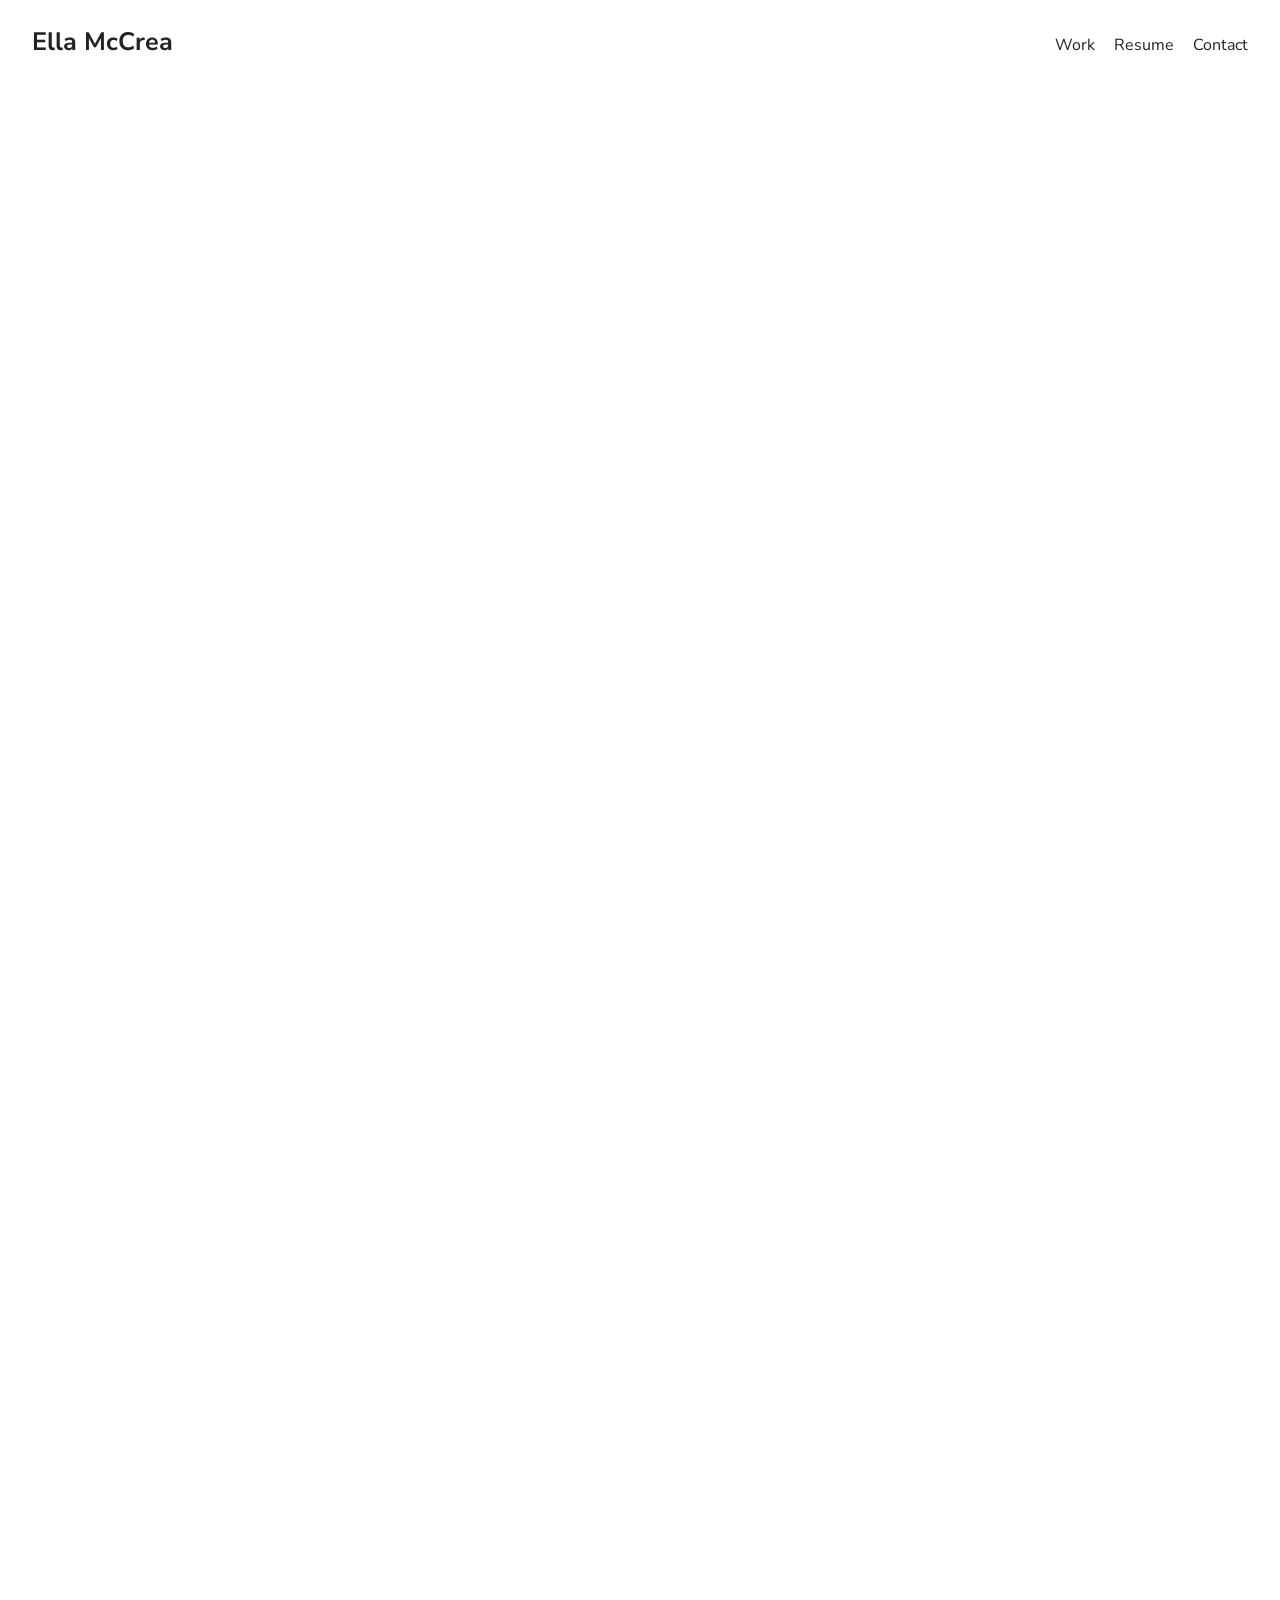
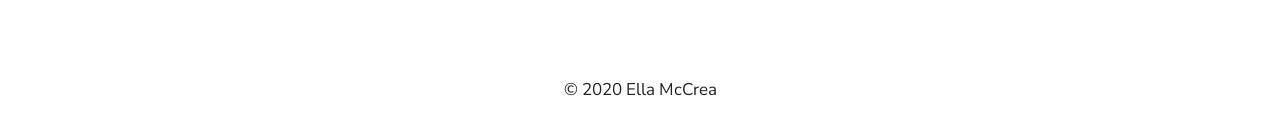
==== index.html @ 506e2f79 "Add files via upload" ====
<!DOCTYPE html>
<html>
    <head>
    	<!-- This is how you create notes that aren't rendered by the browser -->
        <!-- head definitions go here -->
        <!-- there are usually meta tags in here that are used by the search engine -->
        <meta charset="UTF-8">
        <meta name="viewport" content="width=device-width,initial-scale=1">
        <title> Ella McCrea Portfolio</title>
        <link rel="stylesheet" href="">
        <link rel="stylesheet" href="style.css">
        <!-- <link rel="stylesheet" href="framework.css"> -->
        <link href="https://fonts.googleapis.com/css2?family=Nunito+Sans:ital,wght@0,400;0,600;0,800;1,400;1,600&display=swap" rel="stylesheet">
        <!-- ^ external style sheet link -->
    </head>
    <body>
      <section class="containerFluid nav-container">
        <nav class="website-heading">
            <h1 id="website-heading"><a href="#">Ella McCrea</a></h1>
            <ul class="listStyleNone">
                <li><a href="..">Work</a></li>
                <li><a href="images/EllaMcCrea-Resume.pdf" target="_blank">Resume</a></li>
                <li><a href="mailto:lisafrank66@gmail.com?subject=I%20visited%20your%20website">Contact</a></li>
            </ul>
        </nav>
      </section>
      <main class="containerFluid">
        <section class="portfolio-grid-basic row">

          <div class="colXs6">
            <a id="mole-draw" class="grid-item" href="molecularDrawing.html">
              <img class="expand" src="images/MolecularDrawing.jpg" alt="">
            </a>
          </div>
  <!-- Password Grid item --> 
          <div class="colXs6 passwordProtected">
            <div class="security">
              <input id='password' type='text' placeholder="Enter Password..." onkeypress="handleKeyPress(event)"/>
              <script>
                  function validatePass(){
                      if(document.getElementById('password').value == 'Validus'){
                          window.location.href = "Compliance.html"; // Redirect on correct password
                          return false; // Prevent default link behavior
                      }else{
                          alert('incorrect password, contact author');
                          return false; // Stay on the page for incorrect password
                      }
                  }

                  function handleKeyPress(event) {
                    if (event.key === 'Enter') {
                      validatePass(); // Call validatePass function when Enter is pressed
                    }
                  }
              </script>
            </div>
            <a id="compliance" class="gradient-overlay grid-item" href="Compliance.html" onclick="javascript:return validatePass()">
               <img class="expand" src="images/Compliance.png" alt="">
            </a>  
          </div>
    <!-- End Password Grid item --> 
          <div class="colXs6">
            <a id="scheduler" class="grid-item" href="scheduler.html">
              <img class="expand" src="images/Scheduler.jpg" alt="">
            </a>
          </div>
          <div class="colXs6">
            <a id="bafs" class="grid-item" href="BAFS.html">
              <img class="expand" src="images/Bafs.jpg" alt="">
            </a>
          </div>
          <div class="colXs6">
            <a id="audit-analytics" class="grid-item" href="auditAnalytics.html">
              <img class="expand" src="images/AuditAnalytics.jpg" alt="">
            </a>
          </div>
          <div class="colXs6">
            <a id="roam" class="grid-item" href="Ranching.html">
              <img class="expand" src="images/Roam.jpg" alt="">
            </a>
          </div>
          <div class="colXs6">
            <a id="heb" class="grid-item" href="MealKit.html">
              <img class="expand" src="images/HEB.jpg" alt="">
            </a>
          </div>
        </section>
      </main>
      
      <footer class="containerFluid">
        <section class="row">
          <div class="colXs12 text-center"><small class="text-center">&copy; 2020 Ella McCrea</small></div>
        </section>
      </footer>
            
        <!-- the content goes here -->
        <script src=""></script> <!-- java script and other things are usually added either at the end of the webs page like this or they are added in at the top with the link elements -->
    </body>
</html>
---- style.css ----
/*
Project: Ella McCrea Portfolio Website;
Description: Standard reset, framework, and global site styles;
Author: Ella McCrea & Paul Capetola;
Version: 7.13.2020;

 * This Cascading Style Sheet contains elements of Twitter Bootstrapv3.1.1 (http://getbootstrap.com)
 * Copyright 2011-2016 Twitter, Inc.
 * Licensed under MIT (https://github.com/twbs/bootstrap/blob/master/LICENSE)
 */
/* ================================================================================================== */

/*--------------------------------------------------------------
>>> TABLE OF CONTENTS:
----------------------------------------------------------------
#1.0.0 - Reset
#2.0.0 - Framework Elements
  #2.1.0 - XS Columns
    #2.1.1 - Structure
    #2.1.2 - Push & Pull
    #2.1.3 - Offsets
    #2.1.4 - Resets
  #2.2.0 - SM Columns
    #2.2.1 - Structure
    #2.2.2 - Push & Pull
    #2.2.3 - Offsets
    #2.2.4 - Resets
  #2.3.0 - MD Columns
    #2.3.1 - Structure
    #2.3.2 - Push & Pull
    #2.3.3 - Offsets
    #2.3.4 - Resets
  #2.4.0 - LG Columns
    #2.4.1 - Structure
    #2.4.2 - Push & Pull
    #2.4.3 - Offsets
    #2.4.4 - Resets
  #2.5.0 - Flex-Row
#3.0.0 - Visibility
#4.0.0 - Alignments & Clearings
#5.0.0 - Typography
  #5.1.0 - Fonts
    #5.1.1 - Raleway
    #5.1.2 - Lato
  #5.2.0 - Typographic Styles
#6.0.0 - Navigation
  #6.1.0 - Basic Navigation Styles
  #6.2.0 - Sticky Navigation Styles
#7.0.0 - Global Elements
  #7.1.0 - Link Styles
  #7.2.0 - List Styles
#8.0.0- Main Portfolio Grid
#9.0.0 Global Portfolio Subpages
#10.0 .0- Footer
#11.0.0 - Global Mobile Responsive

--------------------------------------------------------------*/

/*--------------------------------------------------------------
#1.0.0 - Reset
--------------------------------------------------------------*/
html, body, div, span, applet, object, iframe,
h1, h2, h3, h4, h5, h6, p, blockquote, pre,
a, abbr, acronym, address, big, cite, code,
del, dfn, em, font, ins, kbd, q, s, samp,
small, strike, strong, sub, sup, tt, var,
dl, dt, dd, ol, ul, li,
fieldset, form, label, legend,
table, caption, tbody, tfoot, thead, tr, th, td {
  border: 0;
  font-family: inherit;
  font-size: 100%;
  font-style: inherit;
  font-weight: inherit;
  margin: 0;
  outline: 0;
  padding: 0;
  vertical-align: baseline;
}

html {
  font-size: 62.5%; /* Corrects text resizing oddly in IE6/7 when body font-size is set using em units http://clagnut.com/blog/348/#c790 */
  font-size: 10px; /* Corrects text resizing oddly when browsers zoom text only */
  height: 100%;
  overflow-y: scroll; /* Keeps page centered in all browsers regardless of content height */
  -webkit-text-size-adjust: 100%; /* Prevents iOS text size adjust after orientation change, without disabling user zoom */
  -ms-text-size-adjust:     100%; /* www.456bereastreet.com/archive/201012/controlling_text_size_in_safari_for_ios_without_disabling_user_zoom/ */
}

*,
*:before,
*:after { /* apply a natural box layout model to all elements; see http://www.paulirish.com/2012/box-sizing-border-box-ftw/ */
  -webkit-box-sizing: border-box; /* Not needed for modern webkit but still used by Blackberry Browser 7.0; see http://caniuse.com/#search=box-sizing */
  -moz-box-sizing:    border-box; /* Still needed for Firefox 28; see http://caniuse.com/#search=box-sizing */
  box-sizing:         border-box;
}

body {
  position: relative;
  background: #fff; /* Fallback for when there is no custom background color defined. */
  min-height: 100%;
  overflow-x: hidden;
}

body::before, body::after { content: ''; display: table; }
body::after { clear: both; }

article,
aside,
details,
figcaption,
figure,
footer,
header,
main,
nav,
section {
  display: block;
}

ol,
ul {
  list-style: none;
}

table { /* tables still need 'cellspacing="0"' in the markup */
  border-collapse: separate;
  border-spacing: 0;
}

caption,
th,
td {
  font-weight: normal;
  text-align: left;
}
blockquote:before, q:before { content: "\201C"; }
blockquote:after, q:after { content: "\201D"; }

blockquote, q {
  quotes: '“' 'ˮ' '‘' '’';
}

a:focus {
  outline: thin dotted;
}

a:hover,
a:active {
  outline: 0;
}

a img {
  border: 0;
}

div#primary.content-area { overflow: hidden; }

/*--------------------------------------------------------------
#2.0.0 Framework Elements
--------------------------------------------------------------*/
.container {
  margin-right: auto;
  margin-left: auto;
  padding-left: 15px;
  padding-right: 15px;
}

.containerFluid {
  margin-right: auto;
  margin-left: auto;
}

.container:before,
.container:after,
.containerFluid:before,
.containerFluid:after,
.row:before,
.row:after {
  content: " ";
  display: table;
}
.container:after,
.containerFluid:after,
.row:after {
  clear: both;
}

.row {
  margin-left: -15px;
  margin-right: -15px;
}
.containerFluid > .row {
  margin-left: 0;
  margin-right: 0;
}

.colXs1, .colSm1, .colMd1, .colLg1, .colXs2, .colSm2, .colMd2, .colLg2, .colXs3, .colSm3, .colMd3, .colLg3, .colXs4, .colSm4, .colMd4, .colLg4, .colXs5, .colSm5, .colMd5, .colLg5, .colXs6, .colSm6, .colMd6, .colLg6, .colXs7, .colSm7, .colMd7, .colLg7, .colXs8, .colSm8, .colMd8, .colLg8, .colXs9, .colSm9, .colMd9, .colLg9, .colXs10, .colSm10, .colMd10, .colLg10, .colXs11, .colSm11, .colMd11, .colLg11, .colXs12, .colSm12, .colMd12, .colLg12 {
  position: relative;
  min-height: 1px;
  padding-left: 15px;
  padding-right: 15px;
}

.breakout {
  position: relative;
  display: block;
  width: 100vw;
  margin-left: 0; /* Look into doing this with .js depending on browser support. */
}

.flex {
  display: -webkit-box; 
  display: -moz-box; 
  display: -ms-flexbox; 
  display: -webkit-flex; 
  display: flex;
}
.flex.wrap {
  -webkit-box-lines: multiple;
     -moz-box-lines: multiple;
      -ms-flex-wrap: wrap;
  -webkit-flex-wrap: wrap;
          flex-wrap: wrap;
}

.hide { display: none !important; }
.show { display: block !important; }

.invisible { visibility: hidden; }

.textHide {
  font: 0/0 a;
  color: transparent;
  text-shadow: none;
  background-color: transparent;
  border: 0;
}

.hidden {
  display: none !important;
  visibility: hidden !important;
}

@-ms-viewport {
  width: device-width;
}

/* #2.1.0 XS Columns ******************************************
--------------------------------------------------------------*/
[class^="col"] {
  width: 100%;
}
@media screen and (min-width: 481px) {

/* #2.1.1 - Structure */
.colXs1, .colXs2, .colXs3, .colXs4, .colXs5, .colXs6, .colXs7, .colXs8, .colXs9, .colXs10, .colXs11, .colXs12 {
  float: left;
}

.colXs12 { width: 100%; }
.colXs11 { width: 91.66666667%; }
.colXs10 { width: 83.33333333%; }
.colXs9 { width: 75%; }
.colXs8 { width: 66.66666667%; }
.colXs7 { width: 58.33333333%; }
.colXs6 { width: 50%; }
.colXs5 { width: 41.66666667%; }
.colXs4 { width: 33.33333333%; }
.colXs3 { width: 25%; }
.colXs2 { width: 16.66666667%; }
.colXs1 { width: 8.33333333%; }

/* #2.1.2 Push & Pull */
.colXsPull12 { right: 100%; }
.colXsPull11 { right: 91.66666667%; }
.colXsPull10 { right: 83.33333333%; }
.colXsPull9 { right: 75%; }
.colXsPull8 { right: 66.66666667%; }
.colXsPull7 { right: 58.33333333%; }
.colXsPull6 {  right: 50%; }
.colXsPull5 { right: 41.66666667%; }
.colXsPull4 { right: 33.33333333%; }
.colXsPull3 { right: 25%; }
.colXsPull2 { right: 16.66666667%; }
.colXsPull1 { right: 8.33333333%; }
.colXsPullHalf { right: 4.16666667%; }
.colXsPull0 { right: 0%; }

.colXsPush12 { left: 100%; }
.colXsPush11 { left: 91.66666667%; }
.colXsPush10 { left: 83.33333333%; }
.colXsPush9 { left: 75%; }
.colXsPush8 { left: 66.66666667%; }
.colXsPush7 { left: 58.33333333%; }
.colXsPush6 { left: 50%; }
.colXsPush5 { left: 41.66666667%; }
.colXsPush4 { left: 33.33333333%; }
.colXsPush3 { left: 25%; }
.colXsPush2 { left: 16.66666667%; }
.colXsPush1 { left: 8.33333333%; }
.colXsPushHalf { left: 4.16666667%; }
.colXsPush0 { left: 0%; }

/* #2.1.3 Offsets */
.colXsOffset12 { margin-left: 100%; }
.colXsOffset11 { margin-left: 91.66666667%; }
.colXsOffset10 { margin-left: 83.33333333%; }
.colXsOffset9 { margin-left: 75%; }
.colXsOffset8 { margin-left: 66.66666667%; }
.colXsOffset7 { margin-left: 58.33333333%; }
.colXsOffset6 { margin-left: 50%; }
.colXsOffset5 { margin-left: 41.66666667%; }
.colXsOffset4 { margin-left: 33.33333333%; }
.colXsOffset3 { margin-left: 25%; }
.colXsOffset2 { margin-left: 16.66666667%; }
.colXsOffset1 { margin-left: 8.33333333%; }
.colXsOffsetHalf { margin-left: 4.16666667%; }
.colXsOffset0 { margin-left: 0%; }

/* #2.1.4 Resets */
.colXsReset12 { margin-left: -100%; }
.colXsReset11 { margin-left: -91.66666667%; }
.colXsReset10 { margin-left: -83.33333333%; }
.colXsReset9 { margin-left: -75%; }
.colXsReset8 { margin-left: -66.66666667%; }
.colXsReset7 { margin-left: -58.33333333%; }
.colXsReset6 { margin-left: -50%; }
.colXsReset5 { margin-left: -41.66666667%; }
.colXsReset4 { margin-left: -33.33333333%; }
.colXsReset3 { margin-left: -25%; }
.colXsReset2 { margin-left: -16.66666667%; }
.colXsReset1 { margin-left: -8.33333333%; }
.colXsResetHalf { margin-left: -4.16666667%; }
.colXsReset0 { margin-left: -0%; }

}

/* #2.2.0 SM Columns *******************************************
--------------------------------------------------------------*/
@media (min-width: 768px) {

/* #2.2.1 Structure */
  .container {
    width: 750px;
  }

  .breakout {
    margin-left: calc((100vw - 750px) / -2);
  }

  .colSm1, .colSm2, .colSm3, .colSm4, .colSm5, .colSm6, .colSm7, .colSm8, .colSm9, .colSm10, .colSm11, .colSm12 {
    float: left;
  }

  .colSm12 { width: 100%; }
  .colSm11 { width: 91.66666667%; }
  .colSm10 { width: 83.33333333%; }
  .colSm9 { width: 75%; }
  .colSm8 { width: 66.66666667%; }
  .colSm7 { width: 58.33333333%; }
  .colSm6 { width: 50%; }
  .colSm5 { width: 41.66666667%; }
  .colSm4 { width: 33.33333333%; }
  .colSm3 { width: 25%; }
  .colSm2 { width: 16.66666667%; }
  .colSm1 { width: 8.33333333%; }

/* #2.2.2 Push & Pull */
  .colSmPull12 { right: 100%; }
  .colSmPull11 { right: 91.66666667%; }
  .colSmPull10 { right: 83.33333333%; }
  .colSmPull9 { right: 75%; }
  .colSmPull8 { right: 66.66666667%; }
  .colSmPull7 { right: 58.33333333%; }
  .colSmPull6 { right: 50%; }
  .colSmPull5 { right: 41.66666667%; }
  .colSmPull4 { right: 33.33333333%; }
  .colSmPull3 { right: 25%; }
  .colSmPull2 { right: 16.66666667%; }
  .colSmPull1 { right: 8.33333333%; }
  .colSmPullHalf { right: 4.16666667%; }
  .colSmPull0 { right: 0%; }

  .colSmPush12 { left: 100%; }
  .colSmPush11 { left: 91.66666667%; }
  .colSmPush10 { left: 83.33333333%; }
  .colSmPush9 { left: 75%; }
  .colSmPush8 { left: 66.66666667%; }
  .colSmPush7 { left: 58.33333333%; }
  .colSmPush6 { left: 50%; }
  .colSmPush5 { left: 41.66666667%; }
  .colSmPush4 { left: 33.33333333%; }
  .colSmPush3 { left: 25%; }
  .colSmPush2 { left: 16.66666667%; }
  .colSmPush1 { left: 8.33333333%; }
  .colSmPushHalf { left: 4.16666667%; }
  .colSmPush0 { left: 0%; }

/* #2.2.3 Offsets */
  .colSmOffset12 { margin-left: 100%; }
  .colSmOffset11 { margin-left: 91.66666667%; }
  .colSmOffset10 { margin-left: 83.33333333%; }
  .colSmOffset9 { margin-left: 75%; }
  .colSmOffset8 { margin-left: 66.66666667%; }
  .colSmOffset7 { margin-left: 58.33333333%; }
  .colSmOffset6 { margin-left: 50%; }
  .colSmOffset5 { margin-left: 41.66666667%; }
  .colSmOffset4 { margin-left: 33.33333333%; }
  .colSmOffset3 { margin-left: 25%; }
  .colSmOffset2 { margin-left: 16.66666667%; }
  .colSmOffset1 { margin-left: 8.33333333%; }
  .colSmOffsetHalf { margin-left: 4.16666667%; }
  .colSmOffset0 { margin-left: 0%; }

/* #2.2.4 Resets */
  [class*="colSmReset"]:not(.colSMReset0) { margin-top: 1.48em; }

  .colSmReset12 { margin-left: -100%; }
  .colSmReset11 { margin-left: -91.66666667%; }
  .colSmReset10 { margin-left: -83.33333333%; }
  .colSmReset9 { margin-left: -75%; }
  .colSmReset8 { margin-left: -66.66666667%; }
  .colSmReset7 { margin-left: -58.33333333%; }
  .colSmReset6 { margin-left: -50%; }
  .colSmReset5 { margin-left: -41.66666667%; }
  .colSmReset4 { margin-left: -33.33333333%; }
  .colSmReset3 { margin-left: -25%; }
  .colSmReset2 { margin-left: -16.66666667%; }
  .colSmReset1 { margin-left: -8.33333333%; }
  .colSmResetHalf { margin-left: -4.16666667%; }
  .colSmReset0 { margin-left: -0%; }
}

/* #2.3.0 MD Columns ******************************************
--------------------------------------------------------------*/
@media (min-width: 992px) {

/* #2.3.1 Structure */
  .container {
    width: 970px;
  }

  .breakout {
    margin-left: calc((100vw - 970px) / -2);
  }

  .colMd1, .colMd2, .colMd3, .colMd4, .colMd5, .colMd6, .colMd7, .colMd8, .colMd9, .colMd10, .colMd11, .colMd12 {
    float: left;
  }

  .colMd12 { width: 100%; }
  .colMd11 { width: 91.66666667%; }
  .colMd10 { width: 83.33333333%; }
  .colMd9 { width: 75%; }
  .colMd8 { width: 66.66666667%; }
  .colMd7 { width: 58.33333333%; }
  .colMd6 { width: 50%; }
  .colMd5 { width: 41.66666667%; }
  .colMd4 { width: 33.33333333%; }
  .colMd3 { width: 25%; }
  .colMd2 { width: 16.66666667%; }
  .colMd1 { width: 8.33333333%; }

/* #2.3.2 Push & Pull */
  .colMdPull12 { right: 100%; }
  .colMdPull11 { right: 91.66666667%; }
  .colMdPull10 { right: 83.33333333%; }
  .colMdPull9 { right: 75%; }
  .colMdPull8 { right: 66.66666667%; }
  .colMdPull7 { right: 58.33333333%; }
  .colMdPull6 { right: 50%; }
  .colMdPull5 { right: 41.66666667%; }
  .colMdPull4 { right: 33.33333333%; }
  .colMdPull3 { right: 25%; }
  .colMdPull2 { right: 16.66666667%; }
  .colMdPull1 { right: 8.33333333%; }
  .colMdPullHalf { right: 4.16666667%; }
  .colMdPull0 { right: 0%; }

  .colMdPush12 { left: 100%; }
  .colMdPush11 { left: 91.66666667%; }
  .colMdPush10 { left: 83.33333333%; }
  .colMdPush9 { left: 75%; }
  .colMdPush8 { left: 66.66666667%; }
  .colMdPush7 { left: 58.33333333%; }
  .colMdPush6 { left: 50%; }
  .colMdPush5 { left: 41.66666667%; }
  .colMdPush4 { left: 33.33333333%; }
  .colMdPush3 { left: 25%; }
  .colMdPush2 { left: 16.66666667%; }
  .colMdPush1 { left: 8.33333333%; }
  .colMdPushHalf { left: 4.16666667%; }
  .colMdPush0 { left: 0%; }

/* #2.3.3 Offsets */
  .colMdOffset12 { margin-left: 100%; }
  .colMdOffset11 { margin-left: 91.66666667%; }
  .colMdOffset10 { margin-left: 83.33333333%; }
  .colMdOffset9 { margin-left: 75%; }
  .colMdOffset8 { margin-left: 66.66666667%; }
  .colMdOffset7 { margin-left: 58.33333333%; }
  .colMdOffset6 { margin-left: 50%; }
  .colMdOffset5 { margin-left: 41.66666667%; }
  .colMdOffset4 { margin-left: 33.33333333%; }
  .colMdOffset3 { margin-left: 25%; }
  .colMdOffset2 { margin-left: 16.66666667%; }
  .colMdOffset1 { margin-left: 8.33333333%; }
  .colMdOffsetHalf { margin-left: 4.16666667%; }
  .colMdOffset0 { margin-left: 0%; }

/* #2.3.4 Resets */
  [class*="colMdReset"]:not(.colMdReset0) { margin-top: 1.48em; }

  .colMdReset12 { margin-left: -100%; }
  .colMdReset11 { margin-left: -91.66666667%; }
  .colMdReset10 { margin-left: -83.33333333%; }
  .colMdReset9 { margin-left: -75%; }
  .colMdReset8 { margin-left: -66.66666667%; }
  .colMdReset7 { margin-left: -58.33333333%; }
  .colMdReset6 { margin-left: -50%; }
  .colMdReset5 { margin-left: -41.66666667%; }
  .colMdReset4 { margin-left: -33.33333333%; }
  .colMdReset3 { margin-left: -25%; }
  .colMdReset2 { margin-left: -16.66666667%; }
  .colMdReset1 { margin-left: -8.33333333%; }
  .colMdResetHalf { margin-left: -4.16666667%; }
  .colMdReset0 { margin-left: -0%; }
}

/* #2.4.0 LG Columns ******************************************
--------------------------------------------------------------*/
@media (min-width: 1200px) {

/* #2.4.1 Structure */
  .container {
    width: 1020px;
  }

  .breakout {
    margin-left: calc((100vw - 1170px) / -2);
  }

  .colLg1, .colLg2, .colLg3, .colLg4, .colLg5, .colLg6, .colLg7, .colLg8, .colLg9, .colLg10, .colLg11, .colLg12 {
    float: left;
  }
  
  .colLg12 { width: 100%; }
  .colLg11 { width: 91.66666667%; }
  .colLg10 { width: 83.33333333%; }
  .colLg9 { width: 75%; }
  .colLg8 { width: 66.66666667%; }
  .colLg7 { width: 58.33333333%; }
  .colLg6 { width: 50%; }
  .colLg5 { width: 41.66666667%; }
  .colLg4 { width: 33.33333333%; }
  .colLg3 { width: 25%; }
  .colLg2 { width: 16.66666667%; }
  .colLg1 { width: 8.33333333%; }

/* #2.4.2 Push & Pull */  
  .colLgPull12 { right: 100%; }
  .colLgPull11 { right: 91.66666667%; }
  .colLgPull10 { right: 83.33333333%; }
  .colLgPull9 { right: 75%; }
  .colLgPull8 { right: 66.66666667%; }
  .colLgPull7 { right: 58.33333333%; }
  .colLgPull6 { right: 50%; }
  .colLgPull5 { right: 41.66666667%; }
  .colLgPull4 { right: 33.33333333%; }
  .colLgPull3 { right: 25%; }
  .colLgPull2 { right: 16.66666667%; }
  .colLgPull1 { right: 8.33333333%; }
  .colLgPullHalf { right: 4.16666667%; }
  .colLgPull0 { right: 0%; }
  
  .colLgPush12 { left: 100%; }
  .colLgPush11 { left: 91.66666667%; }
  .colLgPush10 { left: 83.33333333%; }
  .colLgPush9 { left: 75%; }
  .colLgPush8 { left: 66.66666667%; }
  .colLgPush7 { left: 58.33333333%; }
  .colLgPush6 { left: 50%; }
  .colLgPush5 { left: 41.66666667%; }
  .colLgPush4 { left: 33.33333333%; }
  .colLgPush3 { left: 25%; }
  .colLgPush2 { left: 16.66666667%; }
  .colLgPush1 { left: 8.33333333%; }
  .colLgPushHalf { left: 4.16666667%; }
  .colLgPush0 { left: 0%; }

/* #2.4.3 Offsets */  
  .colLgOffset12 { margin-left: 100%; }
  .colLgOffset11 { margin-left: 91.66666667%; }
  .colLgOffset10 { margin-left: 83.33333333%; }
  .colLgOffset9 { margin-left: 75%; }
  .colLgOffset8 { margin-left: 66.66666667%; }
  .colLgOffset7 { margin-left: 58.33333333%; }
  .colLgOffset6 { margin-left: 50%; }
  .colLgOffset5 { margin-left: 41.66666667%; }
  .colLgOffset4 { margin-left: 33.33333333%; }
  .colLgOffset3 { margin-left: 25%; }
  .colLgOffset2 { margin-left: 16.66666667%; }
  .colLgOffset1 { margin-left: 8.33333333%; }
  .colLgOffsetHalf { margin-left: 4.16666667%; }
  .colLgOffset0 { margin-left: 0%; }

/* #2.4.4 Resets */  
  [class*="colLgReset"]:not(.colLgReset0) { margin-top: 1.48em; }

  .colLgReset12 { margin-left: -100%; }
  .colLgReset11 { margin-left: -91.66666667%; }
  .colLgReset10 { margin-left: -83.33333333%; }
  .colLgReset9 { margin-left: -75%; }
  .colLgReset8 { margin-left: -66.66666667%; }
  .colLgReset7 { margin-left: -58.33333333%; }
  .colLgReset6 { margin-left: -50%; }
  .colLgReset5 { margin-left: -41.66666667%; }
  .colLgReset4 { margin-left: -33.33333333%; }
  .colLgReset3 { margin-left: -25%; }
  .colLgReset2 { margin-left: -16.66666667%; }
  .colLgReset1 { margin-left: -8.33333333%; }
  .colSmResetHalf { margin-left: -4.16666667%; }
  .colLgReset0 { margin-left: -0%; }
}

/* #2.5.0 Flex Row *********************************************
--------------------------------------------------------------*/
.flexRow {
  width: 100%;

  display: -webkit-box; 
  display: -moz-box; 
  display: -ms-flexbox; 
  display: -webkit-flex; 
  display: flex; 

  -webkit-box-lines: multiple; 
     -moz-box-lines: multiple; 
      -ms-flex-wrap: wrap; 
  -webkit-flex-wrap: wrap; 
          flex-wrap: wrap; 
}

.row.flexRow {
  width: auto
}


/*--------------------------------------------------------------
#3.0.0 Visibility
--------------------------------------------------------------*/
.screenReader {
  position: absolute !important;
  left: -10000px !important;
  top: auto !important;
  width: 1px !important;
  height: 1px !important;
  overflow: hidden !important;
}

.hide { display: none !important; }
.show { display: block !important; }
.invisible { visibility: hidden; }

.textHide {
  font: 0/0 a;
  color: transparent;
  text-shadow: none;
  background-color: transparent;
  border: 0;
}

.hidden {
  display: none !important;
  visibility: hidden !important;
}

.visibleMobile, 
.visibleXs,
.visibleSm,
.visibleMd,
.visibleLg {
  display: none !important;
}

@media (max-width: 399px) {
  .visibleMobile { display: block !important; }
  table.visibleMobile { display: table; }
  tr.visibleMobile { display: table-row !important; }
  th.visibleMobile,
  td.visibleMobile { display: table-cell !important; }
}

@media (max-width: 767px) {
  .visibleXs { display: block !important; }
  table.visibleXs { display: table; }
  tr.visibleXs { display: table-row !important; }
  th.visibleXs,
  td.visibleXs { display: table-cell !important; }
}

@media (min-width: 768px) and (max-width: 991px) {
  .visibleSm { display: block !important; }
  table.visibleSm { display: table; }
  tr.visibleSm { display: table-row !important; }
  th.visibleSm,
  td.visibleSm { display: table-cell !important; }
}

@media (min-width: 992px) and (max-width: 1199px) {
  .visibleMd { display: block !important; }
  table.visibleMd { display: table; }
  tr.visibleMd { display: table-row !important; }
  th.visibleMd,
  td.visibleMd { display: table-cell !important; }
}

@media (min-width: 1200px) {
  .visibleLg { display: block !important; }
  table.visibleLg { display: table; }
  tr.visibleLg { display: table-row !important; }
  th.visibleLg,
  td.visibleLg { display: table-cell !important; }
}

@media (max-width: 399px) {
  .hiddenMobile { display: none !important; }
}

@media (max-width: 767px) {
  .hiddenXs { display: none !important; }
}

@media (min-width: 768px) and (max-width: 991px) {
  .hiddenSm { display: none !important; }
}

@media (min-width: 992px) and (max-width: 1199px) {
  .hiddenMd { display: none !important; }
}

@media (min-width: 1200px) {
  .hiddenLg { display: none !important; }
}

/*--------------------------------------------------------------
#4.0.0 Alignments & Clearings
--------------------------------------------------------------*/
.affix { position: fixed; }

.alignLeft { display: inline; float: left; }
.alignLeft::after { content: ""; display: table; clear: both; }
.pullLeft { float: left !important; }

.alignRight { display: inline; float: right; }
.alignRight::after { content: ""; display: table; clear: both; }
.pullRight { float: right !important; }

.alignCenter { clear: both; display: block; margin: 0 auto; }
.alignCenter::after { content: ""; display: table; clear: both; }

.textLeft { text-align: left; }

.textRight { text-align: right; }

.textCenter { text-align: center; }

.inlineBlock { display: inline-block; }
.centerBlock { display: block; margin-left: auto; margin-right: auto; }
.block { display: block; }

.displayNone { display: none; }

.pullLeft::before, .pullLeft::after, 
.pullRight::before, .pullRight::after, 
.clear::before, .clear::after { content: ''; display: table; }

.pullLeft::after, 
.pullRight::after, 
.clear::after { clear: both; }


/*--------------------------------------------------------------
#5.0.0 - Typography
--------------------------------------------------------------*/
html {
  font-family: 'Nunito Sans', 'Avenir Next', Helvetica, Arial, Verdana, sans-serif;
  /*src: url("http://www.yoursite.com/fonts/Avenir_Next.otf");  File to be stored at your site */
    font-weight: normal;
  font-style: normal;
}

/* #5.1.0 Fonts ************************************************
--------------------------------------------------------------*/
/* #5.1.1 Raleway (Google Font) */
@font-face {
    font-family: '';
    src: url('../fonts/-webfont.eot');
    src: url('../fonts/-webfont.eot?#iefix') format('embedded-opentype'),
         url('../fonts/-webfont.woff') format('woff'),
         url('../fonts/-webfont.ttf') format('truetype'),
         url('../fonts/-webfont.svg#ralewayextrabold') format('svg');
    font-weight: normal;
    font-style: normal;
}

/* #5.2.0 Typographic Styles ***********************************
--------------------------------------------------------------*/
body {
  color: #222;
  font: 10px 'Nunito Sans', 'Avenir Next', Helvetica, Arial, Verdana, sans-serif;
  line-height: 1.48;
}

h1, h2, h3, h4, h5, h6 {
  font: 64px/1.48 'Nunito Sans', 'Avenir Next', Helvetica, Arial, Verdana, sans-serif;
  font-weight: bold;
}
h2 { 
  font-size: 36px; 
  font-weight: bold; 
  line-height: 52px; 
  padding-bottom: 15px;
}
h3, h4 { 
  font-size: 26px; 
  font-weight: bold; 
  line-height: 36px;
  padding-bottom: 1em; 
}

h4 {
  color: #000;
  font-size: 16px;
  font-weight: bold;
  line-height: 20px;
}

section,
dl, dd, 
ol, ul, 
p {
  font-size: 17px;
  line-height: 28px;
  margin-bottom: 1em;
}

/* Type on smaller screens  */ 
@media (max-width: 767px) {
    section,
    dl, dd, 
    ol, ul, 
    p {
      font-size: 15px;
      line-height: 1.6em;
    }

    .text-center-Sm {
      text-align: center;
    }
    .mb-48-Sm {
      margin-bottom: 48px !important;
    }
}

@media (max-width:  992px) {
  .text-center-Md {
      text-align: center;
    }
}


p.lg { 
  font-family: 'Nunito Sans', 'Avenir Next Demibold', Helvetica, Arial, Verdana, sans-serif; 
  font-weight: 600;
  font-size: 20px; 
  line-height: 30px; 
}

button, 
input, 
select, 
textarea {
  font-size: 18px;
  line-height: 29px;
}

b, 
strong {
  font-family: 'Nunito Sans', 'Avenir Next Demibold', Helvetica, Arial, Verdana, sans-serif;
  font-weight: 800; 
}

 
em, 
i {
  font-style: italic;
  font-size: 105%;
}


.text-center {
  text-align: center;
}


/*--------------------------------------------------------------
#6.0.0 Navigation
--------------------------------------------------------------*/
section.nav-container {
  margin-bottom: 8px;
}
nav {
  margin: 24px 15px 18px;

  display: -webkit-box; 
  display: -moz-box; 
  display: -ms-flexbox; 
  display: -webkit-flex; 
  display: flex;

    -webkit-box-align: baseline; 
       -moz-box-align: baseline; 
       -ms-flex-align: baseline; 
  -webkit-align-items: baseline; 
          align-items: baseline; 

         -webkit-box-pack: justify; 
            -moz-box-pack: justify; 
            -ms-flex-pack: justify; 
  -webkit-justify-content: space-between; 
          justify-content: space-between; 
}

@media screen and (min-width: 481px) {
  nav {
    margin: 24px 32px 18px;
  }
}

nav h1 {
  font-size: 24px;
}
nav h1, 
nav ul, nav li { 
  display: inline-block; 
  margin-bottom: 0;
}
nav li a{ 
  font-size: 16px; 
    display: inline-block;
    margin-left: 15px;
    color: #222;
    text-decoration: none;
}

nav ul { float:right; }

nav.website-heading a {
    background: linear-gradient(to left, rgba(255,255,255,0) 50%, #222 50%) 100% 98% / 220% 1px no-repeat;
    cursor: pointer !important;
    text-decoration: none;
    transition: all .25s ease-in-out;
}
nav.website-heading a:hover, nav.website-heading a:focus,
nav.website-heading a.pageLink {
    background-position: 0 98%;
    color: #000;
    outline: none;
    transition: all .25s ease-in-out;
}

@media screen and (max-width: 399px) {
  nav.website-heading {
    -webkit-box-lines: multiple; 
       -moz-box-lines: multiple; 
        -ms-flex-wrap: wrap; 
    -webkit-flex-wrap: wrap; 
            flex-wrap: wrap; 
  }
  nav.website-heading h1, 
  nav.website-heading ul {
    text-align: center;
    width: 100%;
  }
  nav.website-heading ul {
    margin-top: 18px;
  }
}

/* #6.1.0 Basic Navigation Styles ******************************
--------------------------------------------------------------
nav {
  display: block;
  width: 100%;
  padding: 25px;
  background: rgba(255, 255, 255, 0.9);
  z-index: 1;
  text-align: center;
}

.mainNav, .mainNav .listStyleNone {
  margin: 0 auto;
}

.mainNav li { 
  position: relative; 
  padding: 1em .5em .5em .5em;
  margin: 0 2.5em;
}

nav .mainNav a::after {
  height: 2px;
  background: #AEA199;
}
nav .mainNav a:hover::after, 
nav .mainNav a:focus::after {
  -webkit-transform: translateY(-7px);
     -moz-transform: translateY(-7px);
      -ms-transform: translateY(-7px);
       -o-transform: translateY(-7px);
          transform: translateY(-7px);
}

nav .mainNav .active a:hover::after, 
nav .mainNav.scrollNav .active a:hover::after, 
nav .mainNav .active a:focus::after,
nav .mainNav.scrollNav .active a:focus::after {
  -webkit-transform: none;
     -moz-transform: none;
      -ms-transform: none;
       -o-transform: none;
          transform: none;
}

nav li a, 
nav li a:visited {
  font: normal 3rem "RalewayBody";
  text-decoration: none;
  text-transform: uppercase;
  color: black;
  line-height: .75em;

  -webkit-transition: font-size .75s ease-in-out;
     -moz-transition: font-size .75s ease-in-out;
       -o-transition: font-size .75s ease-in-out;
          transition: font-size .75s ease-in-out;
}

nav li.active a {
  font-family: "RalewayTitle";

  -webkit-transition: color .5s ease-in-out, font-size .75s ease-in-out;
     -moz-transition: color .5s ease-in-out, font-size .75s ease-in-out;
       -o-transition: color .5s ease-in-out, font-size .75s ease-in-out;
          transition: color .5s ease-in-out, font-size .75s ease-in-out;
}

nav li a:hover, nav li a:focus, 
nav li a:visited:hover, nav li a:visited:focus {
  color: #440099;
  outline: none;

  -webkit-transition: color .5s ease-in-out;
     -moz-transition: color .5s ease-in-out;
       -o-transition: color .5s ease-in-out;
          transition: color .5s ease-in-out;
}

nav .mainNav li.active a::after {
  opacity: 1;
  background: #FF5800;
  top: auto;
  bottom: 0;
}

/* #6.2.0 Sticky Navigation Styles *****************************
--------------------------------------------------------------
nav .scrollNav, nav .navbarBrand { 
  position: fixed;
  background-color: #FF5800;
  display: inline-block;
  z-index: 100;
  padding: 10px;
  top: -75px;

  -webkit-transition: -webkit-transform .5s ease-out, box-shadow .3s ease-in-out;
     -moz-transition: -moz-transform .5s ease-out, box-shadow .3s ease-in-out;
       -o-transition: -o-transform .5s ease-out, box-shadow .3s ease-in-out;
          transition: transform .5s ease-out, box-shadow .3s ease-in-out;
}

nav .scrollNav {
  right: 0;
  background-color: white;
  z-index: 50;
  width: 100%;
  text-align: right;
  padding-top: 8px;
  box-shadow: none;
}
nav .scrollNav.stickyNav, 
#notFound nav .scrollNav {
  box-shadow: 0px 0px 50px 0px rgba(0,0,0,0.1);
}

nav .scrollNav.stickyNav, nav .navbarBrand.stickyNav, 
#notFound nav .scrollNav, #notFound nav .navbarBrand {
  -webkit-transform: translateY(75px);
     -moz-transform: translateY(75px);
      -ms-transform: translateY(75px);
       -o-transform: translateY(75px);
          transform: translateY(75px);

  -webkit-transition: -webkit-transform .8s ease-out, box-shadow 1.2s ease-in-out, background-color .5s ease-in-out;
     -moz-transition: -moz-transform .8s ease-out, box-shadow 1.2s ease-in-out, background-color .5s ease-in-out;
       -o-transition: -o-transform .8s ease-out, box-shadow 1.2s ease-in-out, background-color .5s ease-in-out;
          transition: transform .8s ease-out, box-shadow 1.2s ease-in-out, background-color .5s ease-in-out;
}

nav .navbarBrand {
  padding: 0 10px 1px 10px;
  left: 0;
}

nav .navbarBrand img {
  height: 60px;
  padding-top: 5px;
  width: auto;
}

.scrollNav li { margin: 0 1em; }
.scrollNav li a { font-size: 2.25rem; }

nav a.navbarBrand:hover, nav a.navbarBrand:focus {
  background-color: #440099;

  -webkit-transition: background-color .5s ease-in-out;
     -moz-transition: background-color .5s ease-in-out;
       -o-transition: background-color .5s ease-in-out;
          transition: background-color .5s ease-in-out;
}

.mainNav.scrollNav a:hover::after, 
.mainNav.scrollNav a:focus::after {
  -webkit-transform: translateY(-6px);
     -moz-transform: translateY(-6px);
      -ms-transform: translateY(-6px);
       -o-transform: translateY(-6px);
          transform: translateY(-6px);
}
.mainNav.scrollNav li.active a::after {
  bottom: -1px;
}


/*--------------------------------------------------------------
#7.0.0 Global Elements
--------------------------------------------------------------*/
figure { margin: 0; }

img {
    max-width: 100%;
}
.Pad40 {
  padding-top: 40px;
}

.PadB40 {
  padding-bottom: 40px;
}

@media (max-width: 767px) {
   .Pad40Sm{
  padding-top: 40px;
  }
}

/* #7.1.0 Link Styles ******************************************
--------------------------------------------------------------*/
a {
   color: #222;
  font-size: 105%;
  text-decoration: none;
  position: relative;
}

.textDecoNone {
  text-decoration: none;
}

/* #7.2.0 List Styles ******************************************
--------------------------------------------------------------*/
.listStyleNone {
  list-style: none;
}

.listHorizontal li {
  display: inline-block;
}

dl {
  margin-bottom: 25px;
}
dt em::before {
  content: "";
  display: inline-block;
  width: 1em;
}


/*--------------------------------------------------------------
#8.0.0 Main Portfolio Grid
--------------------------------------------------------------*/
.portfolio-grid-basic .grid-item {
    box-shadow: 0 16px 32px rgba(0,0,0,0.1);
    background-size: 101%;
    background-position: center center;
    display: block;
    height: 0;
    transition: background .4s ease-in-out;
    width: 100%;
    padding-top: 63.5%;
    overflow: hidden;
}

@media screen and (min-width: 481px) {
    .portfolio-grid-basic.row [class^="col"] {
        padding: 18px;
    }
    .portfolio-grid-basic.row [class^="col"]:nth-child(odd) {
    padding-left: 32px;
    }
    .portfolio-grid-basic.row [class^="col"]:nth-child(even) {
    padding-right: 32px;
    }
}
@media screen and (min-width: 481px) and (max-width: 991px) {
    .portfolio-grid-basic.row [class^="col"] {
        padding: 12px;
    }
    .portfolio-grid-basic.row [class^="col"]:nth-child(odd) {
        padding-left: 24px;
    }
    .portfolio-grid-basic.row [class^="col"]:nth-child(even) {
        padding-right: 24px;
    }
}

.portfolio-grid-basic .grid-item:hover, 
.portfolio-grid-basic .grid-item:focus {
  background-size: 112%;
}

.portfolio-grid-basic .grid-item img {
    width: 100%;
    max-width: 100%;
    opacity: 0;
    height: auto;
    position: absolute;
    top: 0;
    left: 0;
}

/* GRID ITEM BACKGROUNDS */
.portfolio-grid-basic .grid-item#mole-draw {
  background-image: url(images/MolecularDrawing.jpg);
}
.portfolio-grid-basic .grid-item#scheduler {
  background-image: url(images/Scheduler.jpg);
}
.portfolio-grid-basic .grid-item#bafs {
  background-image: url(images/Bafs.jpg);
}
.portfolio-grid-basic .grid-item#audit-analytics {
  background-image: url(images/AuditAnalytics.jpg);
}
.portfolio-grid-basic .grid-item#roam {
  background-image: url(images/Roam.jpg);
}
.portfolio-grid-basic .grid-item#heb {
  background-image: url(images/HEB.jpg);
}
.portfolio-grid-basic .grid-item#compliance {
  background-image: url(images/Compliance.png);
}

/* Password Protected Grid Styles */
.portfolio-grid-basic .grid-item#compliance:after, .portfolio-grid-basic .passwordProtected .security {
  opacity: 0;
  transition: all .2s ease-in-out;
}
.portfolio-grid-basic .grid-item#compliance:hover:after, .portfolio-grid-basic .grid-item#compliance:focus:after, .portfolio-grid-basic .grid-item#compliance:focus-within:after, .portfolio-grid-basic .grid-item#compliance:active:after, 
.portfolio-grid-basic .passwordProtected:hover .security, .portfolio-grid-basic .passwordProtected:focus .security, .portfolio-grid-basic .passwordProtected:focus-within .security, .portfolio-grid-basic .passwordProtected:active .security, 
.portfolio-grid-basic .passwordProtected:hover .grid-item:after, .portfolio-grid-basic .passwordProtected:focus .grid-item:after, .portfolio-grid-basic .passwordProtected:focus-within .grid-item:after, .portfolio-grid-basic .passwordProtected:active .grid-item:after {
  opacity: 1;
}


/*--------------------------------------------------------------
#8.1.0 Password Protected Protfolio Gird
--------------------------------------------------------------*/


.gradient-overlay::after{
    content: ""; /* Essential for display */
    position: absolute;
    top: 0;
    left: 0;
    right: 0;
    bottom: 0;
    background: linear-gradient(to bottom right, #584AFF, #7E89FF, #9FCEFF); /* Gradient from top-left to bottom-right */
   mix-blend-mode: multiply; /* Using multiply blend mode */
    pointer-events: none; /* This allows interaction with elements below the overlay */
}

.passwordProtected {
    display: flex;
    justify-content: center;
    align-items: center;
}
.passwordProtected:hover{
    background-size: 112%;
}

.passwordProtected div { 
    position: absolute;
    z-index: 2;
    /*display: none; */
  }

.passwordProtected:hover div { 
    position: absolute;
    z-index: 2;
    display: block;
  }

.passwordProtected img {
 /* mask-image: linear-gradient(to bottom, #7E89FF 10%, #7E89FF 100%);
  -webkit-mask-image: linear-gradient(to bottom, rgba(0, 0, 0, 0) 0%, rgba(0, 0, 0, 0.65) 100%);
  inear-gradient(126.97deg, #584AFF -19.62%, #7E89FF 44.79%, #9FCEFF 97.48%);*/
}

/*-- floating input */ 

/* Base styling for the input */
input#password {
    width: 100%; /* Adjust the width as necessary, or use max-width for responsiveness */
    padding: 10px 20px; /* Adjust padding to match the design */
    border: none; /* Removes the default border */
    outline: none; /* Removes the blue outline on focus */
    border-radius: 10px; /* Rounded corners, adjust as necessary */
    box-shadow: 0 4px 6px rgba(0, 0, 0, 0.1); /* Subtle shadow, adjust as necessary */
    font-size: 15px; /* Adjust font size as necessary */
    background-color: #fff; /* Light background color */
}

/* Placeholder styling */
input#password::placeholder {
    color: #aaa; /* Placeholder text color, adjust as necessary */
    font-style: italic; /* Italic font style for placeholder */
}




/*--------------------------------------------------------------
#9.0.0 Global Portfolio Subpages
--------------------------------------------------------------*/
/* #9.1.0 Hero Section *****************************************
--------------------------------------------------------------*/
.headerLine {
    font-size: 100px;
    line-height: 112px;
    display: flex;
    flex-wrap: wrap;
    width: 1020px;
    max-width: 100%;
    margin: 0 auto -60px;
}
.headerLine .left, 
.headerLine .right {
    width: 100%;
}
.headerLine .left {
    text-align: left;
}
.headerLine .right {
    text-align: right;
}
@media screen and (max-width: 991px) {
    h1.headerLine {
        padding-left: 32px;
        padding-right: 32px;
        max-width: 100%;
    }
}
@media screen and (max-width: 599px) {
    h1.headerLine {
        font-size: 64px;
        line-height: 85px;
    }
}
@media screen and (max-width: 480px) {
    h1.headerLine {
        font-size: 48px;
        line-height: 60px;
    }
    h1.headerLine .left, 
    h1.headerLine .right {
        text-align: center;
    }
}


.hero {
  margin-bottom: 94px;
}
/* Goal Styles */
.goal {
  background: #F9F7FA;
  padding: 80px;
  margin: 40px 0px;
}
.goal:before , .goal:after {
  content: "";
  display: block;
  height: 1px;
  width:350px;
  max-width: 100%;
  background: #999292;
  margin: auto;
}
.goal h3 {
  margin-top:40px;
}

.goal p {
  margin-top:15px;
  margin-bottom:40px;
}

@media screen and (max-width: 767px) {
  .goal {
    padding: 80px 60px;
  }
}
@media screen and (max-width: 480px) {
  .goal {
    margin-left: -15px;
    margin-right: -15px;
    width: calc(100% + 30px);
    padding: 60px 48px;
  }
}

figcaption {
  font-size: 13px;
  padding: 10px 0px;
}

/* Quote Styles */
.quote {
  padding:70px 0px;
}
@media screen and (max-width: 991px) {
  .quote {
    padding: 36px 0;
  }
}

.color-quote + blockquote {
    margin-top: 42px;
}
.quote img {
  margin-bottom: 42px;
}

.source {
  text-transform: uppercase;
  color: #999292;
  padding: 30px;
}


/* List styles */

ul.color {
  list-style: none;
  padding: 0;
  margin: 0;
}

.color li {
    padding-left: 27px;
    position: relative; 
    text-indent: 0;
    margin-bottom: .5em;
}
.color li::before {
    content: "• ";
    color: #AD69FE;
    position: absolute;
    left: 4px;
}

/* last section on subpages*/

.last{
  margin-top: 100px;
  background: linear-gradient(45deg, rgba(160,107,254,1) 0%, rgba(210,101,255,1) 100%);
}

.last div.row {
  max-width: 1200px;
    margin-left: auto;
    margin-right: auto;
}

.last img:first-child {margin-top: -70px;}

.last h3.headerLine {
  font-size: 64px;
    line-height: 65px;
    color: #222;
    width: 436px;
    margin: 0;
    margin-top: -36px;
}
.last .quote img {
   margin-top: 20px;
}

@media screen and (max-width: 767px) {
  .destination h3.headerLine {
    margin: auto;
  }
}
@media screen and (max-width: 599px) {
  .destination h3.headerLine {
    font-size: 48px;
    line-height: 60px;
    width: 320px;
    max-width: 100%;
  }
}

.white {color:white;}

.last .white .source {
  color:white;
  padding: 20px 0px;
}



/*--------------------------------------------------------------
#10.0.0 Footer
--------------------------------------------------------------
#content {
  padding-bottom: 125px;
}
@media screen and (min-width: 992px) {
  #content {
    padding-bottom: 300px;
  }
}

footer {
  background: white;
  border-top: 2px solid #AEA199;
  padding: 30px 0 0;
  color: #666;

  position: absolute;
  width: 90%;
  left: 5%;
  bottom: 0;
}

footer .flexRow {
         -webkit-box-pack: justify; 
            -moz-box-pack: justify; 
            -ms-flex-pack: justify; 
  -webkit-justify-content: space-between; 
          justify-content: space-between; 
}

footer small { 
  font-size: 1.4rem;
  text-transform: uppercase;
  margin-top: -3px;
}

footer .social img {
  width: 35px;
  height: 35px;
  margin: 0 10px;
}

footer .social a:hover img {
  display: none;
}
footer .social a:hover img.hover {
  display: inline-block;
}

footer a::after, footer a:hover::after {
  display: none;
}

@media (min-width: 753px) {
  footer { padding: 30px 50px 15px; }
  footer .copyright br { display: none; }
  footer small { padding-top: 1rem; margin-top: 0; }
}

@media screen and (min-width: 992px) {
  footer { padding: 30px 75px 15px; }
}

@media screen and (max-width: 600px) {
  footer .flexRow {
           -webkit-box-pack: center; 
              -moz-box-pack: center; 
              -ms-flex-pack: center; 
    -webkit-justify-content: center; 
            justify-content: center; 
  }
  footer .copyright {
    width: 100%;
    text-align: center;
    margin-bottom: 20px;
  }
  footer .copyright br {
    display: none;
  }
}
*/
/*--------------------------------------------------------------
# Smaller home grid no shadow
--------------------------------------------------------------*/

.portfolio-grid-basic .grid-item {
  box-shadow: none;

}

.portfolio-grid-basic.row [class^="col"] {
  padding: 5px;
}


/*--------------------------------------------------------------
#11.0.0 Global Mobile Responsive
--------------------------------------------------------------*/


/* Extra small devices (phones, 600px and down) */
@media only screen and (max-width: 600px) {...}

/* Small devices (portrait tablets and large phones, 600px and up) */
@media only screen and (min-width: 600px) {...}

/* Medium devices (landscape tablets, 768px and up) */
@media only screen and (min-width: 768px) {
  .portfolio-grid-basic {}  
}

/* Large devices (laptops/desktops, 992px and up) */
@media only screen and (min-width: 992px) {...}

/* Extra large devices (large laptops and desktops, 1200px and up) */
@media only screen and (min-width: 1200px) {...}
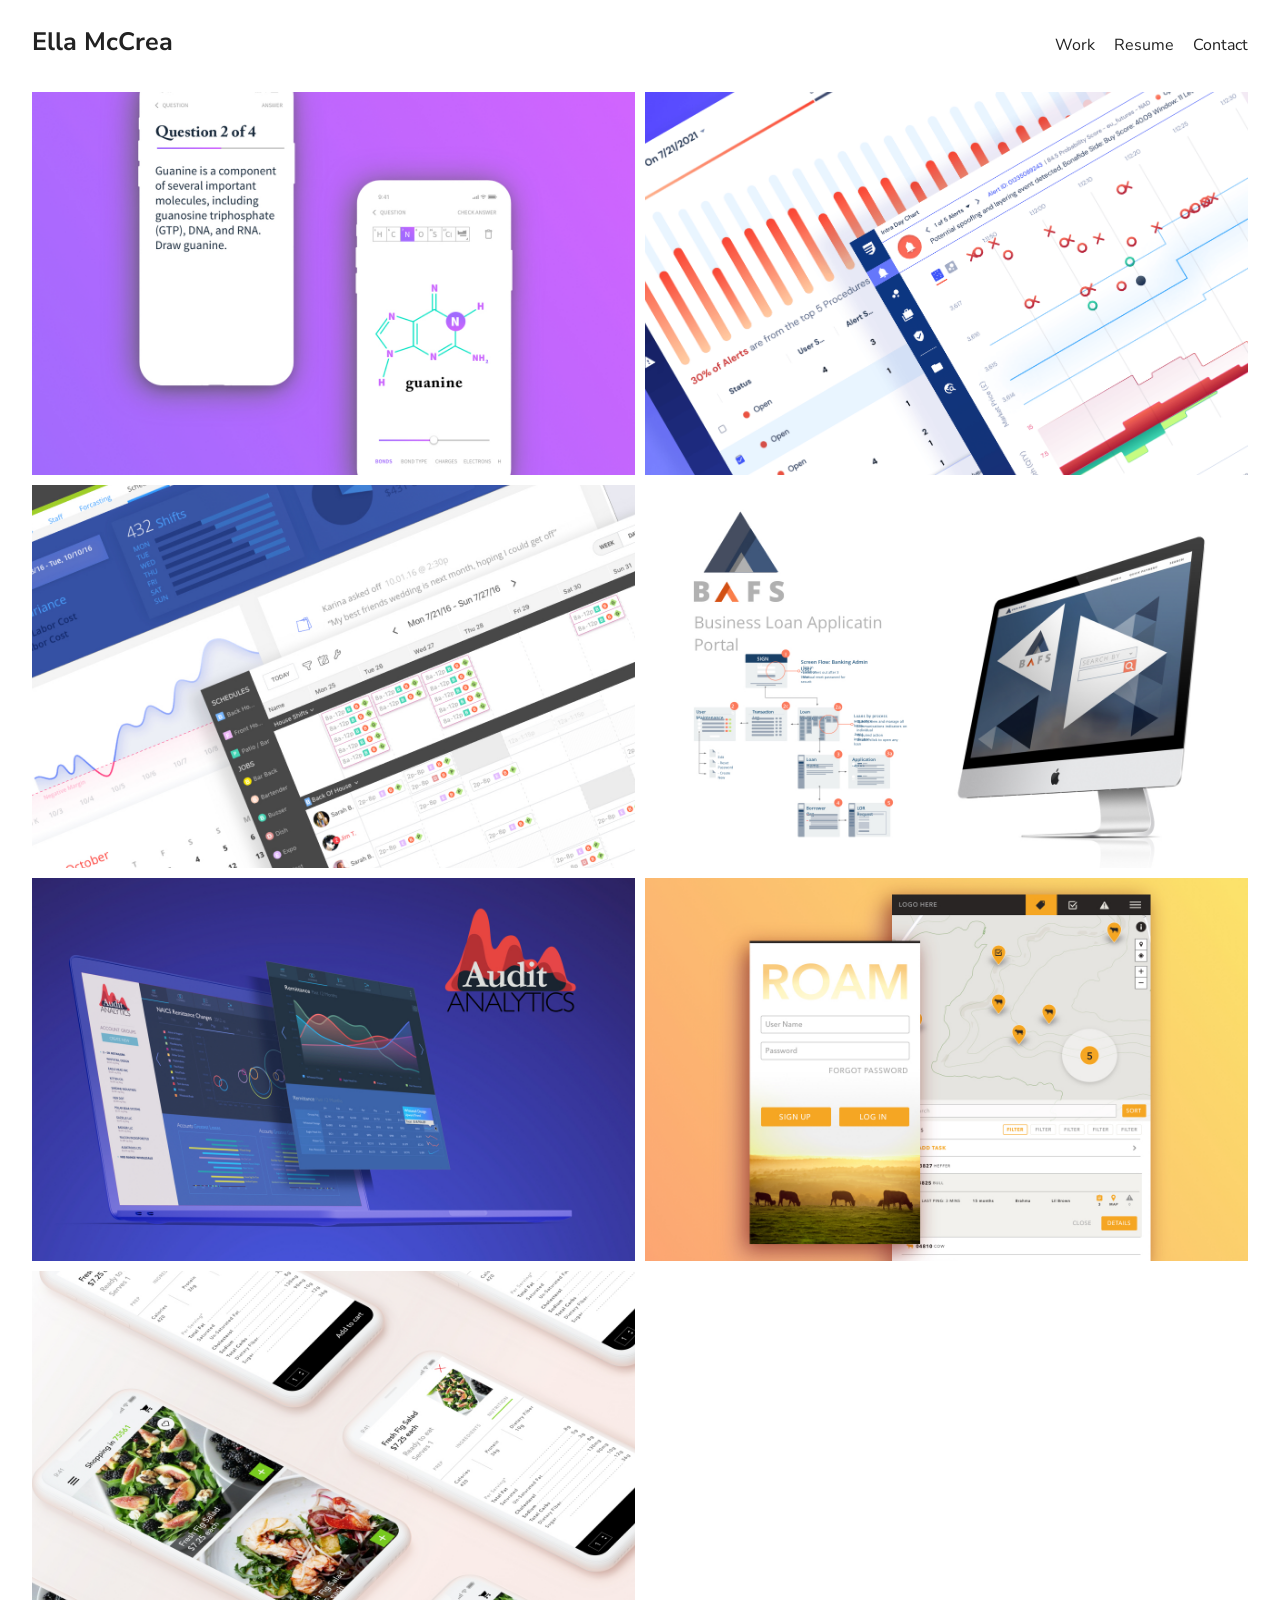
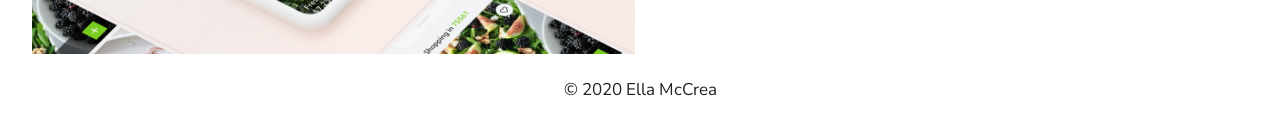
==== commit 34104736: "Update index.html" ====
--- a/index.html
+++ b/index.html
@@ -34,7 +34,7 @@
           </div>
   <!-- Password Grid item --> 
           <div class="colXs6 passwordProtected">
-            <div class="security">
+           <!-- <div class="security"> 
               <input id='password' type='text' placeholder="Enter Password..." onkeypress="handleKeyPress(event)"/>
               <script>
                   function validatePass(){
@@ -53,7 +53,7 @@
                     }
                   }
               </script>
-            </div>
+            </div> -->
             <a id="compliance" class="gradient-overlay grid-item" href="Compliance.html" onclick="javascript:return validatePass()">
                <img class="expand" src="images/Compliance.png" alt="">
             </a>  
